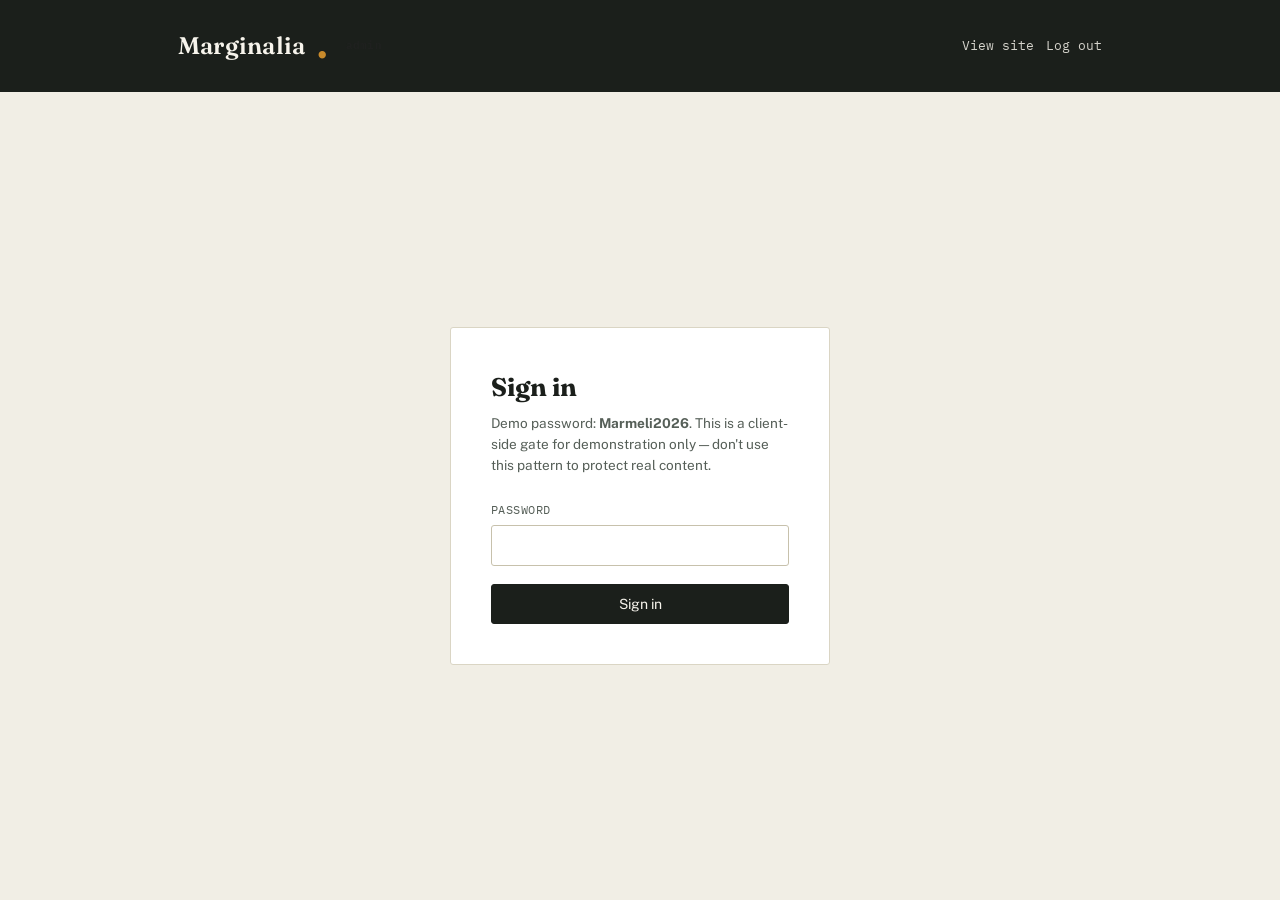
==== admin.html @ f3ece0a2 "Add files via upload" ====
<!DOCTYPE html>
<html lang="en">
<head>
<meta charset="UTF-8">
<meta name="viewport" content="width=device-width, initial-scale=1.0">
<title>Admin — Marginalia</title>
<link rel="preconnect" href="https://fonts.googleapis.com">
<link href="https://fonts.googleapis.com/css2?family=Fraunces:ital,opsz,wght@0,9..144,400;0,9..144,600;1,9..144,500&family=Public+Sans:wght@400;500;600&family=IBM+Plex+Mono:wght@400;500&display=swap" rel="stylesheet">
<link rel="stylesheet" href="style.css">
</head>
<body data-page="admin" class="admin-body">
<div class="admin-shell">

  <div class="admin-topbar">
    <div class="wrap">
      <a class="logo" href="admin.html">Marginalia<span class="dot">.</span> <span style="font-family: var(--mono); font-size:0.7rem; opacity:0.6; margin-left:6px;">admin</span></a>
      <div class="admin-topbar-actions">
        <a href="index.html">View site</a>
        <a href="#" id="logout-btn">Log out</a>
      </div>
    </div>
  </div>

  <div class="login-screen" id="login-screen">
    <div class="login-card">
      <h1>Sign in</h1>
      <p class="hint">Demo password: <strong>Marmeli2026</strong>. This is a client-side gate for demonstration only — don't use this pattern to protect real content.</p>
      <form id="login-form">
        <div class="field">
          <label for="login-password">Password</label>
          <input type="password" id="login-password" autocomplete="current-password" required>
          <div class="field-error" id="login-error"></div>
        </div>
        <button type="submit" class="btn btn-full">Sign in</button>
      </form>
    </div>
  </div>

  <main class="admin-main" id="admin-main" style="display:none;">
    <div class="wrap">
      <div class="stat-row" id="stat-row"></div>

      <div class="admin-grid">
        <section class="panel">
          <div class="panel-head">
            <div>
              <h2>Entries</h2>
              <p class="panel-sub">Edit, publish, or remove entries.</p>
            </div>
            <div style="display:flex; gap:8px;">
              <button class="btn btn-secondary" id="new-post-btn">New entry</button>
              <button class="btn btn-secondary" id="reset-seed-btn">Reset demo data</button>
              <button class="btn" id="export-btn">Export JSON</button>
            </div>
          </div>
          <div id="admin-post-list"></div>
          <p class="admin-footnote">Changes save to this browser instantly. Use <strong>Export JSON</strong> to download an updated <code>posts.json</code> — replace the file in your project folder to make changes permanent for every visitor.</p>
        </section>

        <section class="panel">
          <div class="panel-head">
            <div>
              <h2 id="form-heading">New entry</h2>
              <p class="panel-sub">Fields marked required must be filled in.</p>
            </div>
          </div>
          <form id="post-form">
            <div class="field">
              <label for="post-title">Title</label>
              <input type="text" id="post-title" required>
            </div>
            <div class="field">
              <label for="post-excerpt">Excerpt</label>
              <input type="text" id="post-excerpt" required>
            </div>
            <div class="field">
              <label for="post-content">Content</label>
              <textarea id="post-content" required placeholder="Separate paragraphs with a blank line. Use **bold**, *italic*, and `code`."></textarea>
            </div>
            <div class="field">
              <label for="post-image">Cover image URL <span style="text-transform:none; opacity:0.7;">(optional)</span></label>
              <input type="url" id="post-image" placeholder="https://example.com/image.jpg">
            </div>
            <div class="field">
              <label for="post-tag">Tags <span style="text-transform:none; opacity:0.7;">(comma-separated, duplicates removed automatically)</span></label>
              <input type="text" id="post-tag" placeholder="Writing, Tools, Life&hellip;" required>
            </div>
            <div class="field">
              <label for="post-date">Date</label>
              <input type="date" id="post-date" required>
            </div>
            <div class="field">
              <label for="post-status">Status</label>
              <select id="post-status">
                <option value="published">Published</option>
                <option value="draft">Draft</option>
              </select>
            </div>
            <div class="form-actions">
              <button type="submit" class="btn" id="submit-btn">Save entry</button>
              <button type="button" class="btn btn-secondary" id="cancel-edit-btn" style="display:none;">Cancel edit</button>
            </div>
          </form>
        </section>
      </div>

      <div class="admin-grid" style="margin-top:32px;">
        <section class="panel">
          <div class="panel-head">
            <div>
              <h2>Sponsors</h2>
              <p class="panel-sub">Fills the "Sponsored" slot on the homepage. Only one active sponsor shows at a time, picked at random.</p>
            </div>
            <button class="btn btn-secondary" id="new-sponsor-btn">New sponsor</button>
          </div>
          <div id="admin-sponsor-list"></div>
        </section>

        <section class="panel">
          <div class="panel-head">
            <div>
              <h2 id="sponsor-form-heading">New sponsor</h2>
              <p class="panel-sub">Name is required; everything else is optional.</p>
            </div>
          </div>
          <form id="sponsor-form">
            <div class="field">
              <label for="sponsor-name">Sponsor name</label>
              <input type="text" id="sponsor-name" required>
            </div>
            <div class="field">
              <label for="sponsor-tagline">Tagline</label>
              <input type="text" id="sponsor-tagline" placeholder="One short line about what they do">
            </div>
            <div class="field">
              <label for="sponsor-image">Logo / image URL</label>
              <input type="url" id="sponsor-image" placeholder="https://example.com/logo.jpg">
            </div>
            <div class="field">
              <label for="sponsor-link">Link URL</label>
              <input type="url" id="sponsor-link" placeholder="https://example.com">
            </div>
            <div class="field">
              <label for="sponsor-status">Status</label>
              <select id="sponsor-status">
                <option value="active">Active</option>
                <option value="paused">Paused</option>
              </select>
            </div>
            <div class="form-actions">
              <button type="submit" class="btn" id="sponsor-submit-btn">Save sponsor</button>
              <button type="button" class="btn btn-secondary" id="cancel-sponsor-edit-btn" style="display:none;">Cancel edit</button>
            </div>
          </form>
        </section>
      </div>
    </div>
  </main>

</div>

<div class="toast" id="toast"></div>

<script src="script.js"></script>
</body>
</html>
---- style.css ----
/* ==========================================================================
   Marginalia — shared styles for index.html and admin.html
   ========================================================================== */

:root{
  --paper: #F7F4EC;
  --paper-raised: #FFFFFF;
  --ink: #1B1F1B;
  --ink-soft: #565F58;
  --teal: #1F4B43;
  --teal-dim: #2E5F55;
  --amber: #C98A2B;
  --rust: #A8452F;
  --line: #DAD5C4;
  --line-strong: #C7C1AC;
  --radius: 3px;
  --serif: "Fraunces", Georgia, "Times New Roman", serif;
  --sans: "Public Sans", -apple-system, BlinkMacSystemFont, "Segoe UI", sans-serif;
  --mono: "IBM Plex Mono", "SFMono-Regular", Consolas, monospace;
}

*, *::before, *::after{ box-sizing: border-box; }

html{ scroll-behavior: smooth; }

body{
  margin: 0;
  background: var(--paper);
  color: var(--ink);
  font-family: var(--sans);
  font-size: 16px;
  line-height: 1.55;
  -webkit-font-smoothing: antialiased;
}

img{ max-width: 100%; display: block; }
a{ color: inherit; }
button{ font-family: inherit; }

.visually-hidden{
  position: absolute; width: 1px; height: 1px;
  overflow: hidden; clip: rect(0,0,0,0); white-space: nowrap;
}

:focus-visible{
  outline: 2px solid var(--teal);
  outline-offset: 2px;
}

/* ---------- layout shells ---------- */

.wrap{
  max-width: 980px;
  margin: 0 auto;
  padding: 0 28px;
}

.hero-inner{
  display: flex;
  align-items: center;
  gap: 40px;
  flex-wrap: wrap;
}
.hero-text{ flex: 1 1 380px; min-width: 0; }
.hero-image{
  flex: 1 1 280px;
  max-width: 380px;
}
.hero-image-img{
  width: 100%;
  aspect-ratio: 4 / 3;
  object-fit: cover;
  border-radius: var(--radius);
  border: 1px solid var(--line);
  display: block;
}

.thumb-placeholder{
  display: flex;
  align-items: center;
  justify-content: center;
  color: var(--paper);
  font-family: var(--serif);
  font-weight: 600;
}

.post-row-thumb-wrap{ display: block; }
.post-row-thumb{
  width: 88px;
  height: 88px;
  border-radius: var(--radius);
  object-fit: cover;
  border: 1px solid var(--line);
  font-size: 1.6rem;
}

.post-banner{ margin: 0 0 28px; }
.post-banner-img{
  width: 70%;
  max-height: auto;
  object-fit: cover;
  border-radius: var(--radius);
  border: 1px solid var(--line);
  font-size: 3rem;
  aspect-ratio: auto;
}

/* ---------- sponsor slot ---------- */

.sponsor-block{
  margin: 8px 0 8px;
}
.sponsor-label{
  font-family: var(--mono);
  font-size: 0.72rem;
  letter-spacing: 0.08em;
  text-transform: uppercase;
  color: var(--ink-soft);
  margin: 0 0 10px;
}
.sponsor-card{
  display: flex;
  align-items: center;
  gap: 18px;
  border: 1px dashed var(--line-strong);
  border-radius: var(--radius);
  padding: 18px 20px;
  text-decoration: none;
  color: inherit;
  background: var(--paper-raised);
}
.sponsor-card:hover{ border-color: var(--amber); }
.sponsor-logo{
  width: 52px;
  height: 52px;
  border-radius: var(--radius);
  object-fit: cover;
  flex-shrink: 0;
  font-size: 1.2rem;
}
.sponsor-copy{
  display: flex;
  flex-direction: column;
  gap: 3px;
  flex: 1;
  min-width: 0;
}
.sponsor-name{
  font-family: var(--serif);
  font-size: 1.05rem;
}
.sponsor-tagline{
  font-size: 0.88rem;
  color: var(--ink-soft);
}
.sponsor-cta{
  font-family: var(--mono);
  font-size: 0.78rem;
  color: var(--amber);
  white-space: nowrap;
}
.sponsor-empty{
  border: 1px dashed var(--line-strong);
  border-radius: var(--radius);
  padding: 18px 20px;
}
.sponsor-empty-text{
  margin: 0;
  font-size: 0.9rem;
  color: var(--ink-soft);
}
.sponsor-empty-text a{
  color: var(--teal);
  text-decoration: underline;
}

@media (max-width: 640px){
  .hero-image{ order: -1; max-width: 100%; }
  .post-row-thumb{ width: 64px; height: 64px; font-size: 1.2rem; }
  .sponsor-card{ flex-wrap: wrap; }
}

/* ---------- header / nav ---------- */

.site-header{
  position: sticky;
  top: 0;
  z-index: 40;
  background: rgba(247,244,236,0.92);
  backdrop-filter: blur(6px);
  border-bottom: 1px solid var(--line);
}

.site-header .wrap{
  display: flex;
  align-items: center;
  justify-content: space-between;
  height: 76px;
}

.logo{
  font-family: var(--serif);
  font-weight: 600;
  font-size: 1.5rem;
  letter-spacing: 0.01em;
  text-decoration: none;
  color: var(--ink);
  display: flex;
  align-items: center;
  gap: 12px;
}
.logo .dot{ color: var(--rust); }
.logo img{
  width: 70px;
  height: auto;
  display: block;
}
.logo span{
  font-size: 36px;
  font-weight: bold;
  color: #222;
}

.main-nav{
  display: flex;
  align-items: center;
  gap: 28px;
}

.main-nav a{
  text-decoration: none;
  font-size: 0.92rem;
  color: var(--ink-soft);
  position: relative;
  padding: 4px 0;
}
.main-nav a::after{
  content: "";
  position: absolute;
  left: 0; right: 100%;
  bottom: -2px;
  height: 1px;
  background: var(--teal);
  transition: right 0.2s ease;
}
.main-nav a:hover{ color: var(--ink); }
.main-nav a:hover::after{ right: 0; }

.main-nav a.admin-link{
  color: var(--paper);
  background: var(--ink);
  padding: 8px 14px;
  border-radius: var(--radius);
  font-family: var(--mono);
  font-size: 0.78rem;
  letter-spacing: 0.03em;
  text-transform: uppercase;
}
.main-nav a.admin-link:hover{ background: var(--teal); }
.main-nav a.admin-link::after{ display: none; }

.nav-toggle{
  display: none;
  background: none;
  border: 1px solid var(--line-strong);
  border-radius: var(--radius);
  width: 40px; height: 40px;
  align-items: center;
  justify-content: center;
  cursor: pointer;
}

/* ---------- hero ---------- */

.hero{
  padding: 72px 0 56px;
  border-bottom: 1px solid var(--line);
}

.hero-eyebrow{
  font-family: var(--mono);
  font-size: 0.78rem;
  letter-spacing: 0.08em;
  text-transform: uppercase;
  color: var(--teal);
  margin: 0 0 16px;
}

.hero h1{
  font-family: var(--serif);
  font-size: clamp(2.4rem, 5vw, 3.6rem);
  line-height: 1.05;
  margin: 0 0 20px;
  max-width: 14ch;
}
@media (max-width: 480px){
  .hero h1{
    font-size: clamp(1.6rem, 9vw, 2.2rem);
    max-width: 100%;
  }
  .hero p.lede{
    max-width: 100%;
  }
}
.hero h1 em{
  font-style: italic;
  color: var(--teal);
}

.hero p.lede{
  max-width: 52ch;
  font-size: 1.1rem;
  color: var(--ink-soft);
  margin: 0 0 28px;
}

.hero-search{
  display: flex;
  gap: 10px;
  max-width: 480px;
}
.hero-search input{
  flex: 1;
  border: 1px solid var(--line-strong);
  background: var(--paper-raised);
  padding: 12px 14px;
  font-size: 0.95rem;
  border-radius: var(--radius);
  color: var(--ink);
}
.hero-search input:focus{ border-color: var(--teal); }

/* ---------- tag filters ---------- */

.tag-rail{
  display: flex;
  flex-wrap: wrap;
  gap: 8px;
  padding: 24px 0 0;
}
.tag-chip{
  font-family: var(--mono);
  font-size: 0.78rem;
  letter-spacing: 0.02em;
  border: 1px solid var(--line-strong);
  background: transparent;
  color: var(--ink-soft);
  padding: 7px 12px;
  border-radius: 999px;
  cursor: pointer;
}
.tag-chip:hover{ border-color: var(--teal); color: var(--ink); }
.tag-chip.active{
  background: var(--teal);
  border-color: var(--teal);
  color: var(--paper);
}

/* ---------- archive list ---------- */

.archive{
  padding: 48px 0 80px;
}
.archive-heading{
  display: flex;
  align-items: baseline;
  justify-content: space-between;
  margin-bottom: 8px;
}
.archive-heading h2{
  font-family: var(--serif);
  font-size: 1.6rem;
  margin: 0;
}
.archive-count{
  font-family: var(--mono);
  font-size: 0.8rem;
  color: var(--ink-soft);
}

.post-row{
  display: grid;
  grid-template-columns: 64px 88px 1fr auto;
  gap: 24px;
  align-items: start;
  padding: 28px 0;
  border-top: 1px solid var(--line);
  text-decoration: none;
  color: inherit;
  cursor: pointer;
}
.post-row:hover .post-row-title{ color: var(--teal); }

.post-num{
  font-family: var(--mono);
  font-size: 0.85rem;
  color: var(--rust);
  padding-top: 6px;
}

.post-row-title{
  font-family: var(--serif);
  font-size: 1.4rem;
  margin: 0 0 8px;
  transition: color 0.15s ease;
}
.post-row-excerpt{
  color: var(--ink-soft);
  margin: 0;
  font-size: 0.98rem;
  max-width: 62ch;
}
.post-row-meta{
  display: flex;
  flex-wrap: wrap;
  gap: 8px 12px;
  align-items: center;
  margin-top: 12px;
  font-family: var(--mono);
  font-size: 0.75rem;
  color: var(--ink-soft);
}
.post-tag{
  color: var(--teal);
  background: rgba(31,75,67,0.08);
  padding: 2px 9px;
  border-radius: 999px;
  white-space: nowrap;
}
.post-row-side{
  font-family: var(--mono);
  font-size: 0.75rem;
  color: var(--ink-soft);
  text-align: right;
  padding-top: 6px;
  white-space: nowrap;
}

.empty-state{
  padding: 60px 0;
  text-align: center;
  color: var(--ink-soft);
}
.empty-state strong{ display:block; color: var(--ink); font-family: var(--serif); font-size: 1.2rem; margin-bottom: 6px;}

/* ---------- post detail ---------- */

.post-detail{
  padding: 56px 0 90px;
}
.back-link{
  display: inline-flex;
  align-items: center;
  gap: 6px;
  font-family: var(--mono);
  font-size: 0.8rem;
  text-decoration: none;
  color: var(--ink-soft);
  margin-bottom: 32px;
  background: none;
  border: none;
  cursor: pointer;
  padding: 0;
}
.back-link:hover{ color: var(--teal); }

.post-detail-meta{
  font-family: var(--mono);
  font-size: 0.8rem;
  color: var(--ink-soft);
  margin-bottom: 14px;
  display: flex;
  flex-wrap: wrap;
  gap: 8px 12px;
}
.post-detail h1{
  font-family: var(--serif);
  font-size: clamp(2rem, 4.5vw, 2.8rem);
  line-height: 1.1;
  margin: 0 0 28px;
  max-width: 20ch;
}
.post-body{
  max-width: 66ch;
  font-size: 1.08rem;
}
.post-body p{ margin: 0 0 20px; }
.post-body strong{ color: var(--teal); }

/* ---------- about / contact ---------- */

.section{
  padding: 60px 0;
  border-top: 1px solid var(--line);
}
.section h2{
  font-family: var(--serif);
  font-size: 1.8rem;
  margin: 0 0 16px;
}
.section p{ color: var(--ink-soft); max-width: 60ch; }
.section .contact-mail{
  display: inline-block;
  margin-top: 12px;
  font-family: var(--mono);
  color: var(--teal);
  text-decoration: none;
  border-bottom: 1px solid var(--teal);
}

/* ---------- footer ---------- */

.site-footer{
  border-top: 1px solid var(--line);
  padding: 28px 0;
}
.site-footer .wrap{
  display: flex;
  justify-content: space-between;
  align-items: center;
  font-family: var(--mono);
  font-size: 0.75rem;
  color: var(--ink-soft);
}
.site-footer a{ color: var(--ink-soft); text-decoration: none; }
.site-footer a:hover{ color: var(--teal); }

/* ==========================================================================
   Admin
   ========================================================================== */

.admin-body{ background: #F1EEE5; }

.admin-shell{
  min-height: 100vh;
  display: flex;
  flex-direction: column;
}

.admin-topbar{
  background: var(--ink);
  color: var(--paper);
  padding: 18px 0;
}
.admin-topbar .wrap{
  display: flex;
  align-items: center;
  justify-content: space-between;
}
.admin-topbar .logo{ color: var(--paper); }
.admin-topbar .logo .dot{ color: var(--amber); }
.admin-topbar-actions{
  display: flex;
  gap: 12px;
  align-items: center;
  font-family: var(--mono);
  font-size: 0.8rem;
}
.admin-topbar-actions a{ color: var(--paper); text-decoration: none; opacity: 0.85;}
.admin-topbar-actions a:hover{ opacity: 1; }

.login-screen{
  flex: 1;
  display: flex;
  align-items: center;
  justify-content: center;
  padding: 40px 20px;
}
.login-card{
  background: var(--paper-raised);
  border: 1px solid var(--line);
  border-radius: var(--radius);
  padding: 40px;
  max-width: 380px;
  width: 100%;
}
.login-card h1{
  font-family: var(--serif);
  font-size: 1.6rem;
  margin: 0 0 6px;
}
.login-card p.hint{
  font-size: 0.85rem;
  color: var(--ink-soft);
  margin: 0 0 24px;
}
.field{ margin-bottom: 18px; }
.field label{
  display: block;
  font-family: var(--mono);
  font-size: 0.75rem;
  text-transform: uppercase;
  letter-spacing: 0.04em;
  color: var(--ink-soft);
  margin-bottom: 6px;
}
.field input, .field textarea, .field select{
  width: 100%;
  border: 1px solid var(--line-strong);
  border-radius: var(--radius);
  padding: 11px 12px;
  font-size: 0.95rem;
  font-family: var(--sans);
  background: var(--paper-raised);
  color: var(--ink);
}
.field textarea{ resize: vertical; min-height: 160px; font-family: var(--mono); font-size: 0.9rem; line-height: 1.6; }
.field input:focus, .field textarea:focus, .field select:focus{ border-color: var(--teal); }
.field-error{ color: var(--rust); font-size: 0.8rem; margin-top: 6px; display:none; }
.field-error.show{ display:block; }

.btn{
  display: inline-flex;
  align-items: center;
  gap: 8px;
  border: 1px solid var(--ink);
  background: var(--ink);
  color: var(--paper);
  padding: 11px 18px;
  border-radius: var(--radius);
  font-size: 0.88rem;
  cursor: pointer;
  text-decoration: none;
}
.btn:hover{ background: var(--teal); border-color: var(--teal); }
.btn.btn-secondary{ background: transparent; color: var(--ink); }
.btn.btn-secondary:hover{ background: var(--paper); color: var(--ink); border-color: var(--ink-strong); }
.btn.btn-danger{ background: var(--rust); border-color: var(--rust); }
.btn.btn-danger:hover{ filter: brightness(1.08); }
.btn.btn-full{ width: 100%; justify-content: center; }
.btn:disabled{ opacity: 0.5; cursor: not-allowed; }

.admin-main{
  flex: 1;
  padding: 40px 0 80px;
}
.admin-grid{
  display: grid;
  grid-template-columns: 1fr 1.5fr;
  gap: 32px;
  align-items: start;
}
@media (max-width: 860px){
  .admin-grid{ grid-template-columns: 1fr; }
}

.panel{
  background: var(--paper-raised);
  border: 1px solid var(--line);
  border-radius: var(--radius);
  padding: 26px;
}
.panel h2{
  font-family: var(--serif);
  font-size: 1.3rem;
  margin: 0 0 4px;
}
.panel .panel-sub{ color: var(--ink-soft); font-size: 0.85rem; margin: 0 0 20px; }

.panel-head{
  display: flex;
  justify-content: space-between;
  align-items: baseline;
  margin-bottom: 20px;
}
.panel-head .btn{ padding: 8px 14px; font-size: 0.8rem; }

.stat-row{
  display: flex;
  gap: 24px;
  margin-bottom: 24px;
  flex-wrap: wrap;
}
.stat{
  font-family: var(--mono);
}
.stat .num{ font-size: 1.6rem; color: var(--teal); display:block; }
.stat .label{ font-size: 0.75rem; color: var(--ink-soft); text-transform: uppercase; letter-spacing: 0.04em; }

.admin-post-item{
  border-top: 1px solid var(--line);
  padding: 16px 0;
  display: flex;
  justify-content: space-between;
  gap: 16px;
  align-items: center;
}
.admin-post-item:first-of-type{ border-top: none; }
.admin-thumb{
  width: 52px;
  height: 52px;
  border-radius: var(--radius);
  object-fit: cover;
  flex-shrink: 0;
  font-size: 1.1rem;
}
.admin-item-body{ flex: 1; min-width: 0; }
.admin-post-title{
  font-family: var(--serif);
  font-size: 1.05rem;
  margin: 0 0 4px;
}
.admin-post-meta{
  font-family: var(--mono);
  font-size: 0.72rem;
  color: var(--ink-soft);
  display: flex;
  gap: 10px;
  align-items: center;
}
.status-pill{
  font-family: var(--mono);
  font-size: 0.68rem;
  text-transform: uppercase;
  padding: 2px 8px;
  border-radius: 999px;
  letter-spacing: 0.03em;
}
.status-pill.published{ background: rgba(31,75,67,0.12); color: var(--teal); }
.status-pill.draft{ background: rgba(168,69,47,0.12); color: var(--rust); }

.admin-post-actions{
  display: flex;
  gap: 8px;
  flex-shrink: 0;
}
.icon-btn{
  width: 34px; height: 34px;
  display: inline-flex;
  align-items: center;
  justify-content: center;
  border: 1px solid var(--line-strong);
  background: var(--paper-raised);
  border-radius: var(--radius);
  cursor: pointer;
  color: var(--ink-soft);
}
.icon-btn:hover{ border-color: var(--teal); color: var(--teal); }
.icon-btn.danger:hover{ border-color: var(--rust); color: var(--rust); }
.icon-btn svg{ width: 16px; height: 16px; }

.form-actions{
  display: flex;
  gap: 10px;
  margin-top: 8px;
}

.toast{
  position: fixed;
  bottom: 24px;
  left: 50%;
  transform: translateX(-50%) translateY(12px);
  background: var(--ink);
  color: var(--paper);
  padding: 12px 20px;
  border-radius: var(--radius);
  font-size: 0.88rem;
  font-family: var(--mono);
  opacity: 0;
  pointer-events: none;
  transition: opacity 0.2s ease, transform 0.2s ease;
  z-index: 100;
}
.toast.show{ opacity: 1; transform: translateX(-50%) translateY(0); }

.admin-footnote{
  font-size: 0.8rem;
  color: var(--ink-soft);
  margin-top: 18px;
  line-height: 1.5;
}

/* ---------- responsive ---------- */

@media (max-width: 760px){
  .main-nav{
    position: fixed;
    top: 76px; left: 0; right: 0;
    background: var(--paper);
    border-bottom: 1px solid var(--line);
    flex-direction: column;
    align-items: flex-start;
    padding: 20px 28px;
    gap: 18px;
    transform: translateY(-120%);
    transition: transform 0.2s ease;
  }
  .main-nav.open{ transform: translateY(0); }
  .nav-toggle{ display: flex; }
  .post-row{ grid-template-columns: 40px auto 1fr; }
  .post-row-side{ display: none; }
  .admin-post-item{ flex-direction: column; }
}

@media (prefers-reduced-motion: reduce){
  *{ animation: none !important; transition: none !important; scroll-behavior: auto !important; }
}
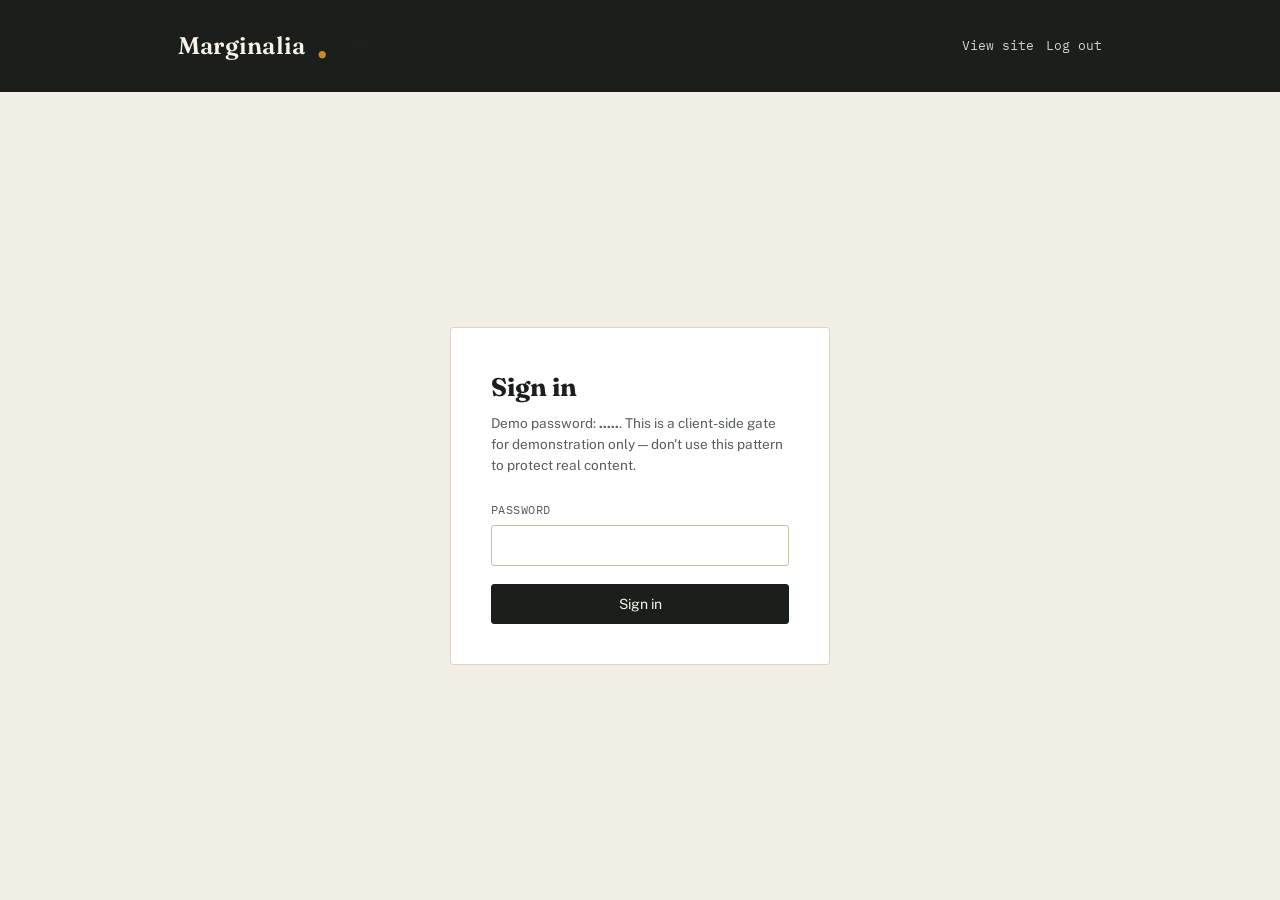
==== commit a13bd62f: "Update admin.html" ====
--- a/admin.html
+++ b/admin.html
@@ -24,7 +24,7 @@
   <div class="login-screen" id="login-screen">
     <div class="login-card">
       <h1>Sign in</h1>
-      <p class="hint">Demo password: <strong>Marmeli2026</strong>. This is a client-side gate for demonstration only — don't use this pattern to protect real content.</p>
+      <p class="hint">Demo password: <strong>.....</strong>. This is a client-side gate for demonstration only — don't use this pattern to protect real content.</p>
       <form id="login-form">
         <div class="field">
           <label for="login-password">Password</label>
